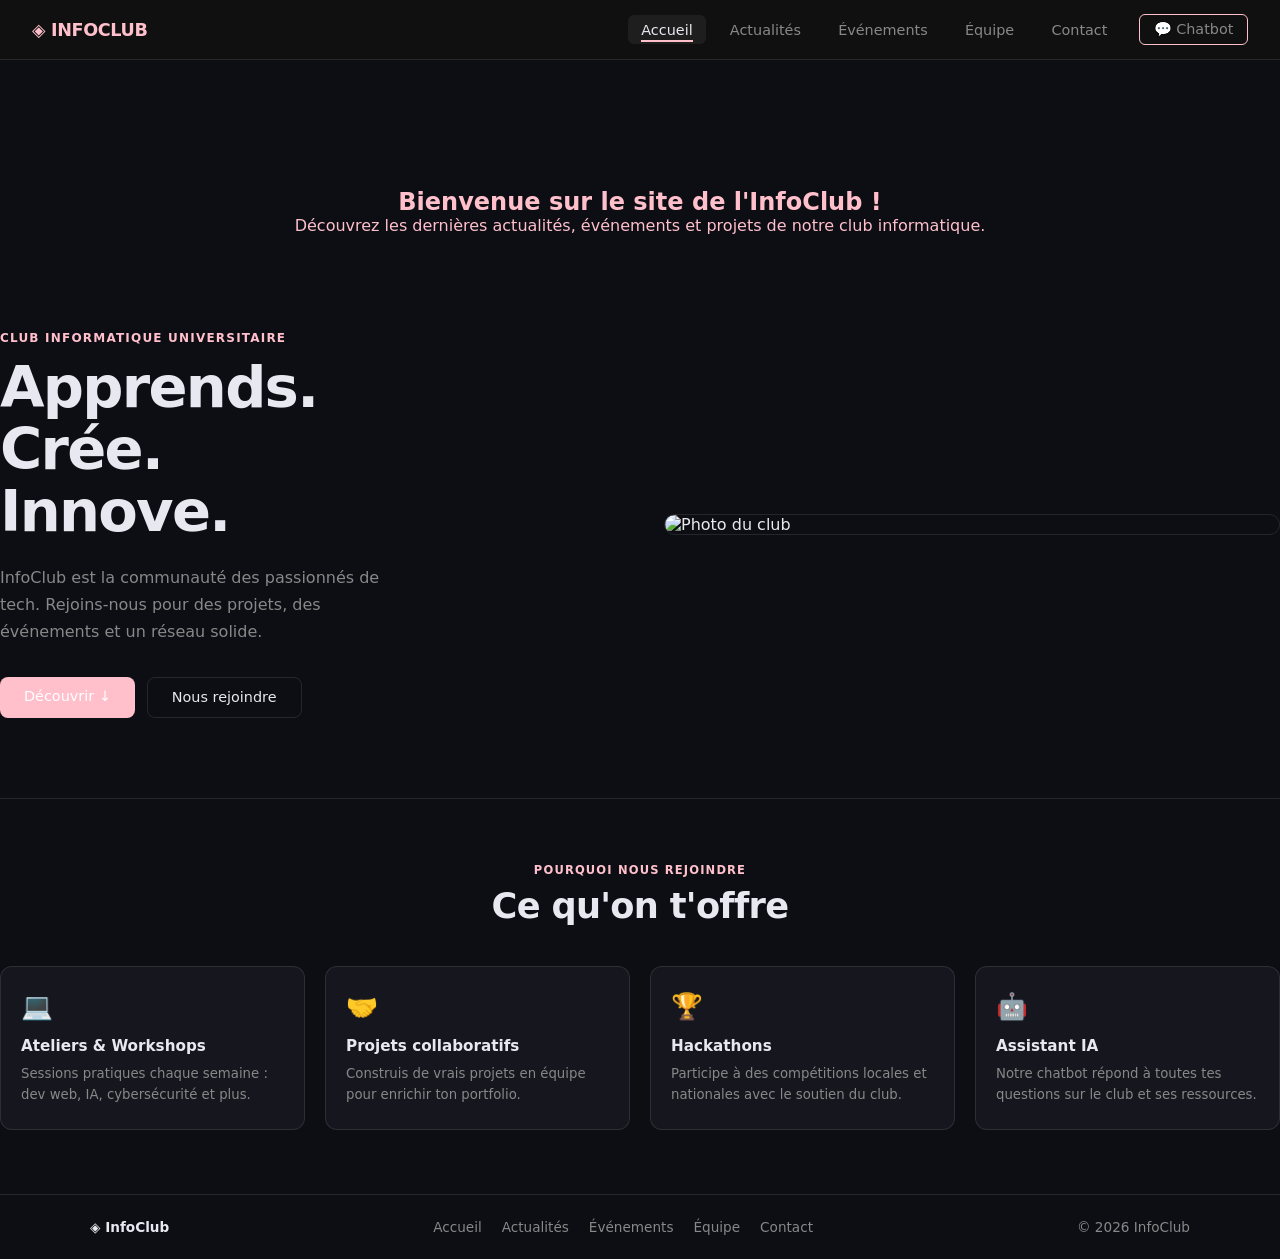
==== frontend/index1.html @ 78b3fd5c "feat: frontend shell + homepage hero" ====
<!DOCTYPE html>
<html lang="fr">
<head>
  <meta charset="UTF-8" />
  <meta name="viewport" content="width=device-width, initial-scale=1.0" />
  <title>INFOCLUB</title>
  <link rel="stylesheet" href="css/shell.css" />
  <link rel="stylesheet" href="css/home.css" />
</head>
<body>

  <header class="navbar">
    <a href="index1.html" class="nav-brand">◈ INFOCLUB</a>

    <nav class="nav-links" id="nav-links">
      <a href="index1.html">Accueil</a>
      <a href="blog.html">Actualités</a>
      <a href="events.html">Événements</a>
      <a href="team.html">Équipe</a>
      <a href="contact.html">Contact</a>
      <a href="#" class="nav-chatbot" id="open-chatbot">💬 Chatbot</a>
    </nav>

    <button class="hamburger" id="hamburger">☰</button>
  </header>

  <main>
      <section class="content">
        <h1>Bienvenue sur le site de l'InfoClub !</h1>
        <p>Découvrez les dernières actualités, événements et projets de notre club informatique.</p>
      </section>
      <!-- HERO -->
<section class="hero" id="hero">
  <div class="hero-text">
    <p class="hero-tag">Club Informatique Universitaire</p>
    <h1>Apprends.<br>Crée.<br>Innove.</h1>
    <p class="hero-sub">
      InfoClub est la communauté des passionnés de tech.
      Rejoins-nous pour des projets, des événements et un réseau solide.
    </p>
    <div class="hero-btns">
      <a href="#features" class="btn btn-primary">Découvrir ↓</a>
      <a href="contact.html" class="btn btn-outline">Nous rejoindre</a>
    </div>
  </div>

  <div class="hero-img">
    <!-- ⚠️ Remplace par ta vraie photo : src="assets/photo-club.jpg" -->
    <img src="https://placehold.co/560x400/16161f/6c63ff?text=Photo+du+Club" alt="Photo du club" />
  </div>
</section>

<!-- FEATURES -->
<section class="features" id="features">
  <div class="section-header">
    <p class="section-tag">Pourquoi nous rejoindre</p>
    <h2>Ce qu'on t'offre</h2>
  </div>
  <div class="features-grid">
    <div class="feature-card">
      <div class="feature-icon">💻</div>
      <h3>Ateliers & Workshops</h3>
      <p>Sessions pratiques chaque semaine : dev web, IA, cybersécurité et plus.</p>
    </div>
    <div class="feature-card">
      <div class="feature-icon">🤝</div>
      <h3>Projets collaboratifs</h3>
      <p>Construis de vrais projets en équipe pour enrichir ton portfolio.</p>
    </div>
    <div class="feature-card">
      <div class="feature-icon">🏆</div>
      <h3>Hackathons</h3>
      <p>Participe à des compétitions locales et nationales avec le soutien du club.</p>
    </div>
    <div class="feature-card">
      <div class="feature-icon">🤖</div>
      <h3>Assistant IA</h3>
      <p>Notre chatbot répond à toutes tes questions sur le club et ses ressources.</p>
    </div>
  </div>
</section>
  </main>

  <footer class="footer">
    <div class="footer-inner">
      <span class="footer-brand">◈ InfoClub</span>
      <nav class="footer-links">
        <a href="index1.html">Accueil</a>
        <a href="blog.html">Actualités</a>
        <a href="events.html">Événements</a>
        <a href="team.html">Équipe</a>
        <a href="contact.html">Contact</a>
      </nav>
      <span class="footer-copy">© <span id="footer-year"></span> InfoClub</span>
    </div>
  </footer>

  <script src="js/shell.js"></script>
</body>
</html>
---- frontend/css/shell.css ----
/* ===== VARIABLES ===== */
:root {
  --bg: #0d0d14;
  --surface: #16161f;
  --border: rgba(255,255,255,0.1);
  --text: #e8e8f0;
  --muted: #888;
  --accent: pink;
  --nav-h: 60px;
}

* { margin: 0; padding: 0; box-sizing: border-box; }

body {
  background: var(--bg);
  color: var(--text);
  font-family: system-ui, sans-serif;
  min-height: 100vh;
  display: flex;
  flex-direction: column;
}

main {
  margin-top: var(--nav-h);
  flex: 1;
}
.content {
  max-width: 1100px;
  margin: 2rem auto;
  padding: 0 1rem;
  text-align: center;
  margin-top: 10%;
  color: pink;
}

/* ===== NAVBAR ===== */
.navbar {
  position: fixed;
  top: 0; left: 0; right: 0;
  height: var(--nav-h);
  background: rgb(16, 16, 16);
  backdrop-filter: blur(10px);
  border-bottom: 1px solid var(--border);
  display: flex;
  align-items: center;
  justify-content: space-between;
  padding: 0 2rem;
  z-index: 100;
}

.nav-brand {
  font-weight: 700;
  font-size: 1.1rem;
  color: pink;
  text-decoration: none;
  letter-spacing: -0.02em;
}

.nav-links {
  display: flex;
  gap: 10px;
  align-items: center;
}

.nav-links a {
  color: var(--muted);
  text-decoration: none;
  padding: 0.4rem 0.85rem;
  border-radius: 6px;
  font-size: 0.9rem;
  transition: color 0.2s, background 0.2s;
}

.nav-links a:hover,
.nav-links a.active {
  color: var(--text);
  background: rgba(255,255,255,0.06);
}

/* Hover underline */
.nav-links a {
  position: relative;
}
.nav-links a::after {
  content: '';
  position: absolute;
  bottom: 2px; left: 0.85rem; right: 0.85rem;
  height: 1.5px;
  background: var(--accent);
  transform: scaleX(0);
  transition: transform 0.2s;
}
.nav-links a:hover::after,
.nav-links a.active::after {
  transform: scaleX(1);
}

.nav-chatbot {
  color: pink ;
  border: 1px solid pink ;
  margin-left: 0.5rem;
}
.nav-chatbot:hover {
  background: rgba(0,229,160,0.1) ;
}

/* Hamburger */
.hamburger {
  display: none;
  background: none;
  border: none;
  color: var(--text);
  font-size: 1.4rem;
  cursor: pointer;
}

/* ===== FOOTER ===== */
.footer {
  border-top: 1px solid var(--border);
  padding: 1.5rem 2rem;
  font-size: 0.85rem;
  color: var(--muted);
}

.footer-inner {
  max-width: 1100px;
  margin: 0 auto;
  display: flex;
  align-items: center;
  justify-content: space-between;
  flex-wrap: wrap;
  gap: 1rem;
}

.footer-brand { font-weight: 700; color: var(--text); }

.footer-links { display: flex; gap: 1.25rem; }
.footer-links a {
  color: var(--muted);
  text-decoration: none;
  transition: color 0.2s;
}
.footer-links a:hover { color: var(--text); }

/* ===== MOBILE ===== */
@media (max-width: 700px) {
  .hamburger { display: block; }

  .nav-links {
    display: none;
    position: absolute;
    top: var(--nav-h);
    left: 0; right: 0;
    flex-direction: column;
    background: var(--surface);
    border-bottom: 1px solid var(--border);
    padding: 1rem;
    gap: 0.25rem;
  }
  .nav-links.open { display: flex; }
  .nav-links a { padding: 0.7rem 1rem; }

  .footer-inner { flex-direction: column; text-align: center; }
  .footer-links { flex-wrap: wrap; justify-content: center; }
}
---- frontend/css/home.css ----
/* ── SHARED BUTTONS ── */
.btn {
  display: inline-block;
  padding: .7rem 1.5rem;
  border-radius: 8px;
  font-size: .9rem;
  font-weight: 500;
  text-decoration: none;
  transition: opacity .2s, transform .2s;
  cursor: pointer;
}
.btn:hover { opacity: .85; transform: translateY(-2px); }
.btn-primary  { background: var(--accent); color: #fff; }
.btn-outline  { border: 1px solid var(--border); color: var(--text); }

/* ── HERO ── */
.hero {
  display: grid;
  grid-template-columns: 1fr 1fr;
  align-items: center;
  gap: 3rem;
  padding: 4rem 0 5rem;
}

/* left side */
.hero-tag {
  font-size: .75rem;
  font-weight: 600;
  letter-spacing: .1em;
  text-transform: uppercase;
  color: var(--accent);
  margin-bottom: .75rem;
}

.hero-text h1 {
  font-size: clamp(2.2rem, 4.5vw, 3.8rem);
  font-weight: 800;
  line-height: 1.08;
  letter-spacing: -.03em;
  margin-bottom: 1.25rem;
}

.hero-sub {
  color: var(--muted);
  font-size: 1rem;
  line-height: 1.7;
  max-width: 420px;
  margin-bottom: 2rem;
}

.hero-btns { display: flex; gap: .75rem; flex-wrap: wrap; }

/* right side — image */
.hero-img img {
  width: 100%;
  border-radius: 14px;
  border: 1px solid var(--border);
  display: block;
  /* dynamic scaling on load */
  animation: imgReveal .7s ease both;
}

@keyframes imgReveal {
  from { opacity: 0; transform: scale(1.04); }
  to   { opacity: 1; transform: scale(1); }
}

/* ── FEATURES ── */
.features {
  padding: 4rem 0;
  border-top: 1px solid var(--border);
  /* anchor offset for fixed navbar */
  scroll-margin-top: var(--nav-h);
}

.section-header {
  text-align: center;
  margin-bottom: 2.5rem;
}

.section-tag {
  font-size: .72rem;
  font-weight: 600;
  letter-spacing: .1em;
  text-transform: uppercase;
  color: var(--accent);
  display: block;
  margin-bottom: .5rem;
}

.section-header h2 {
  font-size: clamp(1.6rem, 3vw, 2.2rem);
  font-weight: 800;
  letter-spacing: -.02em;
}

.features-grid {
  display: grid;
  grid-template-columns: repeat(4, 1fr);
  gap: 1.25rem;
}

.feature-card {
  background: var(--surface);
  border: 1px solid var(--border);
  border-radius: 12px;
  padding: 1.5rem 1.25rem;
  transition: border-color .2s, transform .2s;
}

.feature-card:hover {
  border-color: rgba(108,99,255,.4);
  transform: translateY(-3px);
}

.feature-icon {
  font-size: 1.6rem;
  margin-bottom: 1rem;
}

.feature-card h3 {
  font-size: .95rem;
  font-weight: 700;
  margin-bottom: .5rem;
}

.feature-card p {
  font-size: .83rem;
  color: var(--muted);
  line-height: 1.6;
}

/* ── RESPONSIVE ── */
@media (max-width: 860px) {
  .hero { grid-template-columns: 1fr; text-align: center; }
  .hero-sub { margin-inline: auto; }
  .hero-btns { justify-content: center; }
  .hero-img { max-width: 480px; margin: 0 auto; }
  .features-grid { grid-template-columns: 1fr 1fr; }
}

@media (max-width: 500px) {
  .features-grid { grid-template-columns: 1fr; }
}
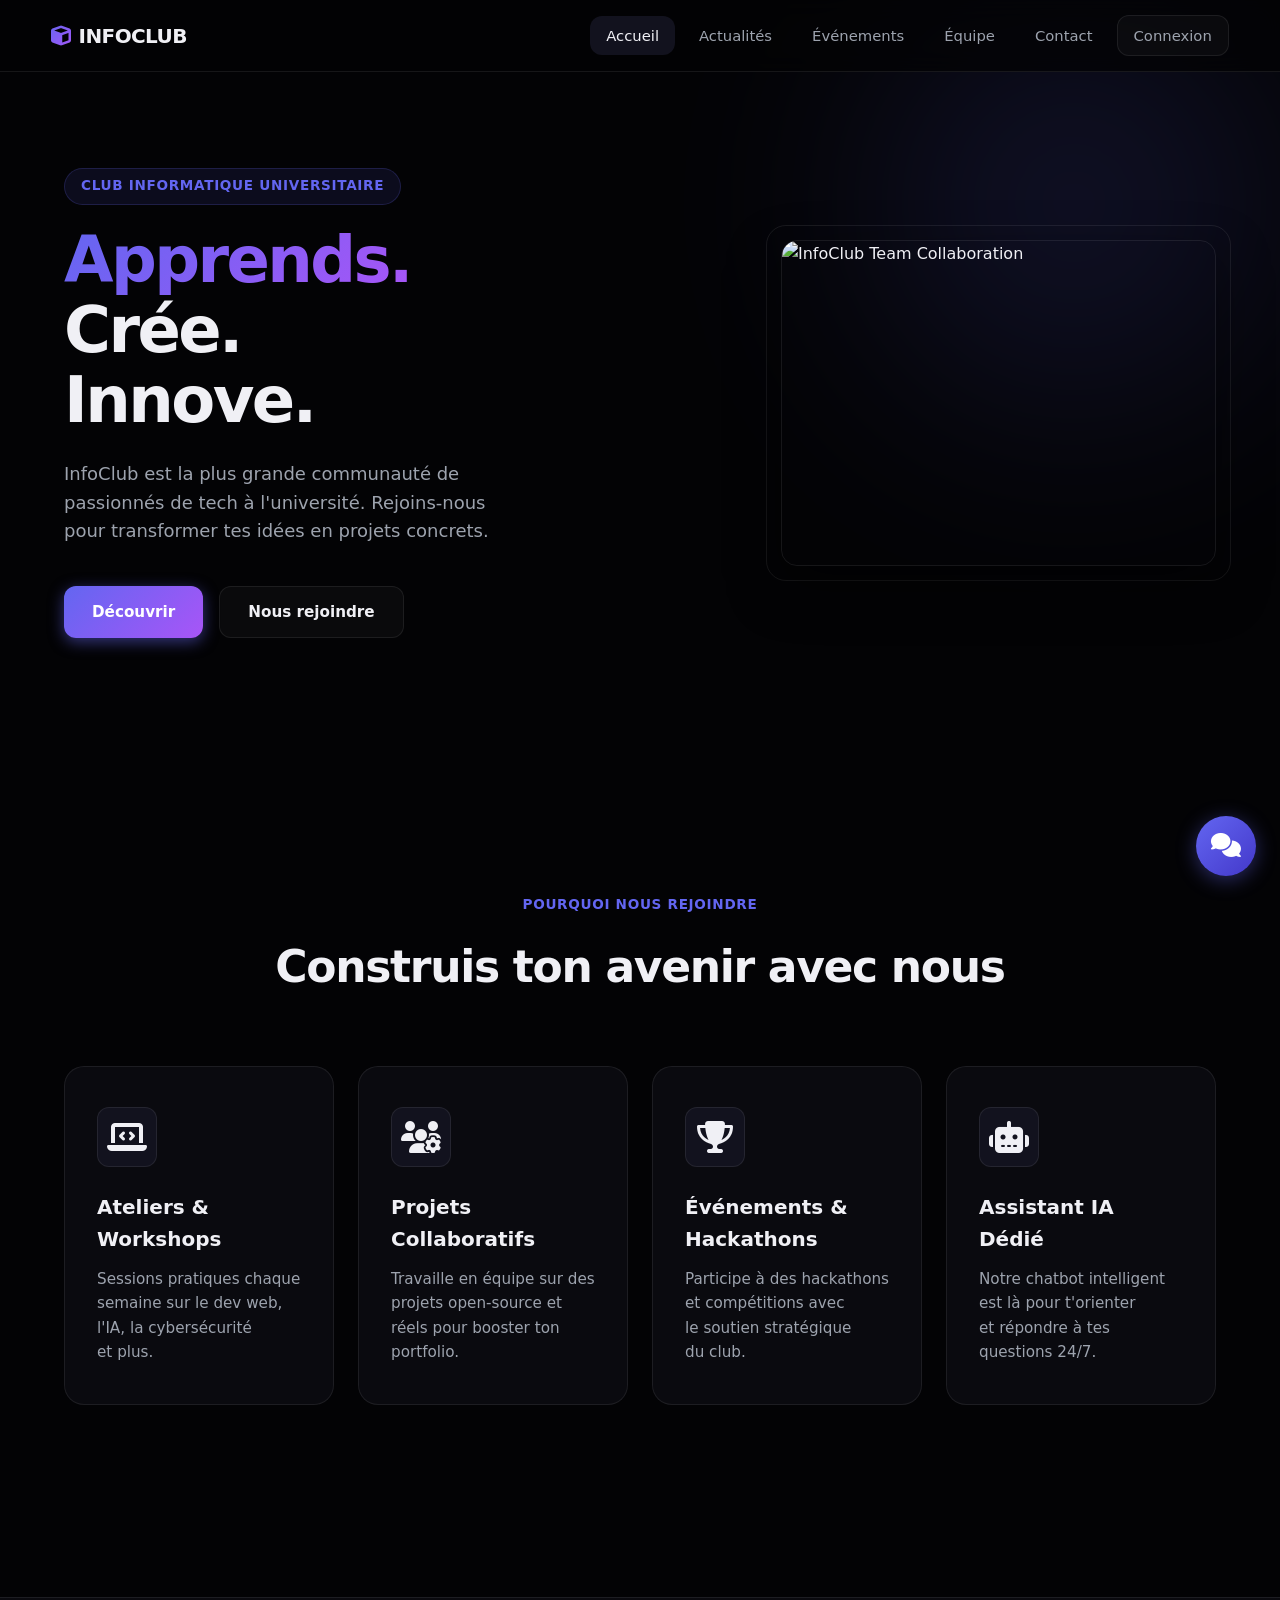
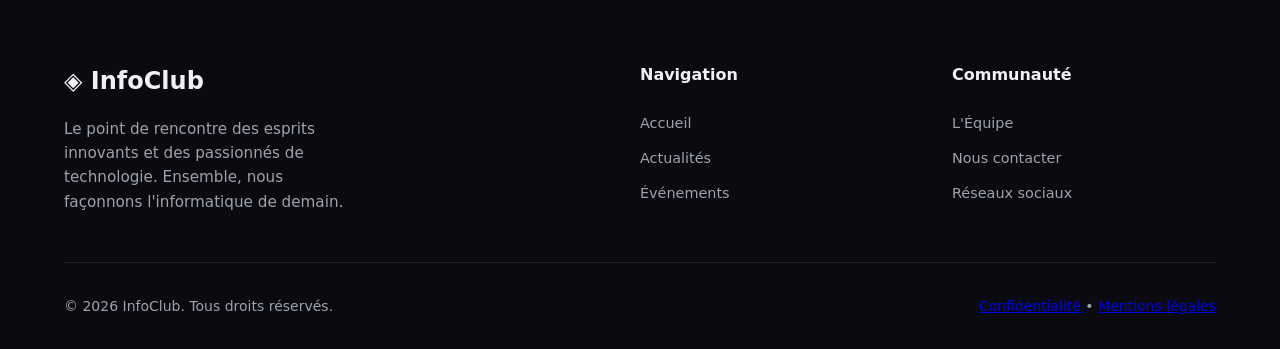
==== commit f80b9303: "Add frontend homepage; remove backend submodule Add frontend/index1.html implementing the InfoClub l" ====
--- a/frontend/index1.html
+++ b/frontend/index1.html
@@ -1,100 +1,157 @@
 <!DOCTYPE html>
 <html lang="fr">
+
 <head>
   <meta charset="UTF-8" />
   <meta name="viewport" content="width=device-width, initial-scale=1.0" />
   <title>INFOCLUB</title>
   <link rel="stylesheet" href="css/shell.css" />
   <link rel="stylesheet" href="css/home.css" />
+  <link rel="stylesheet" href="css/chatbot.css" />
+  <link rel="stylesheet" href="https://cdnjs.cloudflare.com/ajax/libs/font-awesome/6.4.0/css/all.min.css" />
 </head>
+
 <body>
 
   <header class="navbar">
-    <a href="index1.html" class="nav-brand">◈ INFOCLUB</a>
+    <a href="index1.html" class="nav-brand"><span><i class="fas fa-cube"></i></span> INFOCLUB</a>
 
     <nav class="nav-links" id="nav-links">
-      <a href="index1.html">Accueil</a>
+      <a href="index1.html" class="active">Accueil</a>
       <a href="blog.html">Actualités</a>
       <a href="events.html">Événements</a>
       <a href="team.html">Équipe</a>
       <a href="contact.html">Contact</a>
-      <a href="#" class="nav-chatbot" id="open-chatbot">💬 Chatbot</a>
+      <div id="auth-links" style="display: flex; gap: 0.5rem; align-items: center;">
+        <a href="login.html" class="btn btn-outline" id="login-link">Connexion</a>
+      </div>
     </nav>
 
     <button class="hamburger" id="hamburger">☰</button>
   </header>
 
   <main>
-      <section class="content">
-        <h1>Bienvenue sur le site de l'InfoClub !</h1>
-        <p>Découvrez les dernières actualités, événements et projets de notre club informatique.</p>
+    <div class="max-width">
+      <!-- HERO -->
+      <section class="hero" id="hero">
+        <div class="hero-text">
+          <p class="hero-tag">Club Informatique Universitaire</p>
+          <h1><span>Apprends.</span><br>Crée.<br>Innove.</h1>
+          <p class="hero-sub">
+            InfoClub est la plus grande communauté de passionnés de tech à l'université.
+            Rejoins-nous pour transformer tes idées en projets concrets.
+          </p>
+          <div class="hero-btns">
+            <a href="#features" class="btn btn-primary">Découvrir</a>
+            <a href="contact.html" class="btn btn-outline">Nous rejoindre</a>
+          </div>
+        </div>
+
+        <div class="hero-img">
+          <img src="https://images.unsplash.com/photo-1517245386807-bb43f82c33c4?auto=format&fit=crop&w=800&q=80"
+            alt="InfoClub Team Collaboration" />
+        </div>
       </section>
-      <!-- HERO -->
-<section class="hero" id="hero">
-  <div class="hero-text">
-    <p class="hero-tag">Club Informatique Universitaire</p>
-    <h1>Apprends.<br>Crée.<br>Innove.</h1>
-    <p class="hero-sub">
-      InfoClub est la communauté des passionnés de tech.
-      Rejoins-nous pour des projets, des événements et un réseau solide.
-    </p>
-    <div class="hero-btns">
-      <a href="#features" class="btn btn-primary">Découvrir ↓</a>
-      <a href="contact.html" class="btn btn-outline">Nous rejoindre</a>
+
+      <!-- FEATURES -->
+      <section class="features" id="features">
+        <div class="section-header">
+          <p class="section-tag">Pourquoi nous rejoindre</p>
+          <h2>Construis ton avenir avec nous</h2>
+        </div>
+        <div class="features-grid">
+          <div class="feature-card">
+            <div class="feature-icon"><i class="fas fa-laptop-code"></i></div>
+            <h3>Ateliers & Workshops</h3>
+            <p>Sessions pratiques chaque semaine sur le dev web, l'IA, la cybersécurité et plus.</p>
+          </div>
+          <div class="feature-card">
+            <div class="feature-icon"><i class="fas fa-users-cog"></i></div>
+            <h3>Projets Collaboratifs</h3>
+            <p>Travaille en équipe sur des projets open-source et réels pour booster ton portfolio.</p>
+          </div>
+          <div class="feature-card">
+            <div class="feature-icon"><i class="fas fa-trophy"></i></div>
+            <h3>Événements & Hackathons</h3>
+            <p>Participe à des hackathons et compétitions avec le soutien stratégique du club.</p>
+          </div>
+          <div class="feature-card">
+            <div class="feature-icon"><i class="fas fa-robot"></i></div>
+            <h3>Assistant IA Dédié</h3>
+            <p>Notre chatbot intelligent est là pour t'orienter et répondre à tes questions 24/7.</p>
+          </div>
+        </div>
+      </section>
+    </div>
+  </main>
+
+  <footer class="footer">
+    <div class="max-width">
+      <div class="footer-inner">
+        <div class="footer-column">
+          <span class="footer-brand">◈ InfoClub</span>
+          <p class="footer-desc">
+            Le point de rencontre des esprits innovants et des passionnés de technologie.
+            Ensemble, nous façonnons l'informatique de demain.
+          </p>
+        </div>
+        <div class="footer-column">
+          <h4>Navigation</h4>
+          <nav class="footer-links">
+            <a href="index1.html">Accueil</a>
+            <a href="blog.html">Actualités</a>
+            <a href="events.html">Événements</a>
+          </nav>
+        </div>
+        <div class="footer-column">
+          <h4>Communauté</h4>
+          <nav class="footer-links">
+            <a href="team.html">L'Équipe</a>
+            <a href="contact.html">Nous contacter</a>
+            <a href="#">Réseaux sociaux</a>
+          </nav>
+        </div>
+      </div>
+      <div class="footer-bottom">
+        <span class="footer-copy">© <span id="footer-year">2024</span> InfoClub. Tous droits réservés.</span>
+        <div class="footer-legal">
+          <a href="#">Confidentialité</a> • <a href="#">Mentions légales</a>
+        </div>
+      </div>
+    </div>
+  </footer>
+
+  <!-- CHATBOT WIDGET -->
+  <button class="chatbot-trigger" id="chatbot-trigger">
+    <span class="chat-icon"><i class="fas fa-comments"></i></span>
+    <span class="close-icon"><i class="fas fa-times"></i></span>
+  </button>
+
+  <div class="chatbot-popup" id="chatbot-popup">
+    <div class="chat-header">
+      <div class="header-text">
+        <h3>InfoClub AI</h3>
+        <p>En ligne • Assistant intelligent</p>
+      </div>
+    </div>
+    <div class="chat-messages" id="chat-messages">
+      <!-- Messages appear here -->
+    </div>
+    <div class="chat-input-area">
+      <input type="text" class="chat-input" id="chat-input" placeholder="Posez une question..." autocomplete="off">
+      <button class="chat-send" id="chat-send">
+        <svg viewBox="0 0 24 24" width="20" height="20" fill="currentColor">
+          <path d="M2.01 21L23 12 2.01 3 2 10l15 2-15 2z"></path>
+        </svg>
+      </button>
     </div>
   </div>
 
-  <div class="hero-img">
-    <!-- ⚠️ Remplace par ta vraie photo : src="assets/photo-club.jpg" -->
-    <img src="https://placehold.co/560x400/16161f/6c63ff?text=Photo+du+Club" alt="Photo du club" />
-  </div>
-</section>
+  <script src="https://cdn.jsdelivr.net/npm/marked/marked.min.js"></script>
+  <script src="https://cdn.jsdelivr.net/npm/dompurify@3.0.6/dist/purify.min.js"></script>
+  <script src="js/api.js"></script>
+  <script src="js/shell.js"></script>
+  <script src="js/chatbot.js"></script>
+</body>
 
-<!-- FEATURES -->
-<section class="features" id="features">
-  <div class="section-header">
-    <p class="section-tag">Pourquoi nous rejoindre</p>
-    <h2>Ce qu'on t'offre</h2>
-  </div>
-  <div class="features-grid">
-    <div class="feature-card">
-      <div class="feature-icon">💻</div>
-      <h3>Ateliers & Workshops</h3>
-      <p>Sessions pratiques chaque semaine : dev web, IA, cybersécurité et plus.</p>
-    </div>
-    <div class="feature-card">
-      <div class="feature-icon">🤝</div>
-      <h3>Projets collaboratifs</h3>
-      <p>Construis de vrais projets en équipe pour enrichir ton portfolio.</p>
-    </div>
-    <div class="feature-card">
-      <div class="feature-icon">🏆</div>
-      <h3>Hackathons</h3>
-      <p>Participe à des compétitions locales et nationales avec le soutien du club.</p>
-    </div>
-    <div class="feature-card">
-      <div class="feature-icon">🤖</div>
-      <h3>Assistant IA</h3>
-      <p>Notre chatbot répond à toutes tes questions sur le club et ses ressources.</p>
-    </div>
-  </div>
-</section>
-  </main>
-
-  <footer class="footer">
-    <div class="footer-inner">
-      <span class="footer-brand">◈ InfoClub</span>
-      <nav class="footer-links">
-        <a href="index1.html">Accueil</a>
-        <a href="blog.html">Actualités</a>
-        <a href="events.html">Événements</a>
-        <a href="team.html">Équipe</a>
-        <a href="contact.html">Contact</a>
-      </nav>
-      <span class="footer-copy">© <span id="footer-year"></span> InfoClub</span>
-    </div>
-  </footer>
-
-  <script src="js/shell.js"></script>
-</body>
-</html>
+</html>
--- a/frontend/css/shell.css
+++ b/frontend/css/shell.css
@@ -1,165 +1,524 @@
 /* ===== VARIABLES ===== */
 :root {
-  --bg: #0d0d14;
-  --surface: #16161f;
-  --border: rgba(255,255,255,0.1);
-  --text: #e8e8f0;
-  --muted: #888;
-  --accent: pink;
-  --nav-h: 60px;
-}
-
-* { margin: 0; padding: 0; box-sizing: border-box; }
+  --bg: #030305;
+  --surface: #0a0a0f;
+  --surface-hover: #12121e;
+  --border: rgba(255, 255, 255, 0.08);
+  --text: #f0f0f5;
+  --muted: #9da3ae;
+  --accent: #6366f1;
+  /* Indigo */
+  --accent-glow: rgba(99, 102, 241, 0.5);
+  --accent-gradient: linear-gradient(135deg, #6366f1 0%, #a855f7 100%);
+  --nav-h: 72px;
+  --radius: 12px;
+}
+
+@import url('https://fonts.googleapis.com/css2?family=Plus+Jakarta+Sans:wght@400;500;600;700;800&display=swap');
+
+* {
+  margin: 0;
+  padding: 0;
+  box-sizing: border-box;
+}
+
+html {
+  scroll-behavior: smooth;
+}
 
 body {
   background: var(--bg);
   color: var(--text);
-  font-family: system-ui, sans-serif;
+  font-family: 'Plus Jakarta Sans', system-ui, -apple-system, sans-serif;
   min-height: 100vh;
   display: flex;
   flex-direction: column;
+  line-height: 1.6;
+  -webkit-font-smoothing: antialiased;
+  text-wrap: pretty;
 }
 
 main {
   margin-top: var(--nav-h);
   flex: 1;
 }
-.content {
-  max-width: 1100px;
-  margin: 2rem auto;
-  padding: 0 1rem;
-  text-align: center;
-  margin-top: 10%;
-  color: pink;
+
+.max-width {
+  max-width: 1200px;
+  margin: 0 auto;
+  padding: 0 1.5rem;
 }
 
 /* ===== NAVBAR ===== */
 .navbar {
   position: fixed;
-  top: 0; left: 0; right: 0;
+  top: 0;
+  left: 0;
+  right: 0;
   height: var(--nav-h);
-  background: rgb(16, 16, 16);
-  backdrop-filter: blur(10px);
+  background: rgba(3, 3, 5, 0.75);
+  backdrop-filter: blur(12px);
+  -webkit-backdrop-filter: blur(12px);
   border-bottom: 1px solid var(--border);
   display: flex;
   align-items: center;
   justify-content: space-between;
-  padding: 0 2rem;
-  z-index: 100;
+  padding: 0 4%;
+  z-index: 1000;
+  transition: all 0.3s ease;
 }
 
 .nav-brand {
-  font-weight: 700;
-  font-size: 1.1rem;
-  color: pink;
+  font-weight: 800;
+  font-size: 1.25rem;
+  color: var(--text);
   text-decoration: none;
-  letter-spacing: -0.02em;
+  letter-spacing: -0.03em;
+  display: flex;
+  align-items: center;
+  gap: 0.5rem;
+}
+
+.nav-brand span {
+  background: var(--accent-gradient);
+  -webkit-background-clip: text;
+  -webkit-text-fill-color: transparent;
+}
+
+.nav-brand-logo {
+  height: 50px;
+  width: auto;
+  object-fit: contain;
 }
 
 .nav-links {
   display: flex;
-  gap: 10px;
+  gap: 0.5rem;
   align-items: center;
 }
 
 .nav-links a {
   color: var(--muted);
   text-decoration: none;
-  padding: 0.4rem 0.85rem;
-  border-radius: 6px;
-  font-size: 0.9rem;
-  transition: color 0.2s, background 0.2s;
+  padding: 0.5rem 1rem;
+  border-radius: var(--radius);
+  font-size: 0.925rem;
+  font-weight: 500;
+  transition: all 0.2s cubic-bezier(0.4, 0, 0.2, 1);
 }
 
 .nav-links a:hover,
 .nav-links a.active {
   color: var(--text);
-  background: rgba(255,255,255,0.06);
-}
-
-/* Hover underline */
-.nav-links a {
-  position: relative;
-}
-.nav-links a::after {
-  content: '';
-  position: absolute;
-  bottom: 2px; left: 0.85rem; right: 0.85rem;
-  height: 1.5px;
-  background: var(--accent);
-  transform: scaleX(0);
-  transition: transform 0.2s;
-}
-.nav-links a:hover::after,
-.nav-links a.active::after {
-  transform: scaleX(1);
+  background: var(--surface-hover);
 }
 
 .nav-chatbot {
-  color: pink ;
-  border: 1px solid pink ;
-  margin-left: 0.5rem;
-}
+  background: var(--accent-gradient);
+  color: #fff !important;
+  font-weight: 600 !important;
+  margin-left: 1rem;
+  box-shadow: 0 4px 15px var(--accent-glow);
+}
+
 .nav-chatbot:hover {
-  background: rgba(0,229,160,0.1) ;
+  transform: translateY(-2px);
+  box-shadow: 0 6px 20px var(--accent-glow);
+  background: var(--accent-gradient) !important;
 }
 
 /* Hamburger */
 .hamburger {
   display: none;
-  background: none;
-  border: none;
-  color: var(--text);
-  font-size: 1.4rem;
+  background: var(--surface);
+  border: 1px solid var(--border);
+  color: var(--text);
+  padding: 0.5rem;
+  border-radius: 8px;
   cursor: pointer;
+  transition: all 0.2s;
+}
+
+.hamburger:hover {
+  background: var(--surface-hover);
 }
 
 /* ===== FOOTER ===== */
 .footer {
+  background: var(--surface);
   border-top: 1px solid var(--border);
-  padding: 1.5rem 2rem;
-  font-size: 0.85rem;
-  color: var(--muted);
+  padding: 4rem 2rem 2rem;
+  margin-top: 4rem;
 }
 
 .footer-inner {
-  max-width: 1100px;
+  max-width: 1200px;
   margin: 0 auto;
-  display: flex;
-  align-items: center;
-  justify-content: space-between;
-  flex-wrap: wrap;
-  gap: 1rem;
-}
-
-.footer-brand { font-weight: 700; color: var(--text); }
-
-.footer-links { display: flex; gap: 1.25rem; }
+  display: grid;
+  grid-template-columns: 2fr 1fr 1fr;
+  gap: 3rem;
+  margin-bottom: 3rem;
+}
+
+.footer-brand {
+  font-weight: 800;
+  color: var(--text);
+  font-size: 1.5rem;
+  display: block;
+  margin-bottom: 1rem;
+}
+
+.footer-desc {
+  color: var(--muted);
+  font-size: 0.95rem;
+  max-width: 300px;
+}
+
+.footer-column h4 {
+  margin-bottom: 1.5rem;
+  font-size: 1rem;
+  font-weight: 700;
+}
+
+.footer-links {
+  display: flex;
+  flex-direction: column;
+  gap: 0.75rem;
+}
+
 .footer-links a {
   color: var(--muted);
   text-decoration: none;
   transition: color 0.2s;
-}
-.footer-links a:hover { color: var(--text); }
+  font-size: 0.9rem;
+}
+
+.footer-links a:hover {
+  color: var(--accent);
+}
+
+.footer-bottom {
+  border-top: 1px solid var(--border);
+  padding-top: 2rem;
+  display: flex;
+  justify-content: space-between;
+  align-items: center;
+  font-size: 0.875rem;
+  color: var(--muted);
+}
 
 /* ===== MOBILE ===== */
-@media (max-width: 700px) {
-  .hamburger { display: block; }
+@media (max-width: 768px) {
+  .hamburger {
+    display: block;
+  }
 
   .nav-links {
     display: none;
     position: absolute;
-    top: var(--nav-h);
-    left: 0; right: 0;
+    top: calc(var(--nav-h) + 1rem);
+    left: 1rem;
+    right: 1rem;
     flex-direction: column;
     background: var(--surface);
-    border-bottom: 1px solid var(--border);
+    border: 1px solid var(--border);
     padding: 1rem;
-    gap: 0.25rem;
-  }
-  .nav-links.open { display: flex; }
-  .nav-links a { padding: 0.7rem 1rem; }
-
-  .footer-inner { flex-direction: column; text-align: center; }
-  .footer-links { flex-wrap: wrap; justify-content: center; }
-}
+    gap: 0.5rem;
+    border-radius: var(--radius);
+    box-shadow: 0 10px 30px rgba(0, 0, 0, 0.5);
+  }
+
+  .nav-links.open {
+    display: flex;
+  }
+
+  .nav-links a {
+    width: 100%;
+    padding: 0.8rem 1rem;
+  }
+
+  .footer-inner {
+    grid-template-columns: 1fr;
+    text-align: center;
+    gap: 2rem;
+  }
+
+  .footer-desc {
+    margin: 0 auto;
+  }
+
+  .footer-bottom {
+    flex-direction: column;
+    gap: 1rem;
+    text-align: center;
+  }
+}
+
+
+/* ===== AUTH & FORMS ===== */
+.auth-container {
+  max-width: 450px;
+  margin: 4rem auto;
+  padding: 2.5rem;
+  background: var(--surface);
+  border: 1px solid var(--border);
+  border-radius: calc(var(--radius) * 1.5);
+  box-shadow: 0 10px 40px rgba(0, 0, 0, 0.3);
+}
+
+.auth-header {
+  text-align: center;
+  margin-bottom: 2rem;
+}
+
+.auth-header h2 {
+  font-size: 1.75rem;
+  font-weight: 800;
+  margin-bottom: 0.5rem;
+  background: var(--accent-gradient);
+  -webkit-background-clip: text;
+  -webkit-text-fill-color: transparent;
+  text-wrap: balance;
+}
+
+.auth-header p {
+  color: var(--muted);
+  font-size: 0.95rem;
+}
+
+.form-group {
+  margin-bottom: 1.5rem;
+}
+
+.form-group label {
+  display: block;
+  margin-bottom: 0.5rem;
+  font-size: 0.875rem;
+  font-weight: 600;
+  color: var(--text);
+}
+
+.form-control {
+  width: 100%;
+  padding: 0.8rem 1rem;
+  background: rgba(255, 255, 255, 0.03);
+  border: 1px solid var(--border);
+  border-radius: var(--radius);
+  color: var(--text);
+  font-family: inherit;
+  transition: all 0.2s;
+}
+
+.form-control:focus {
+  outline: none;
+  border-color: var(--accent);
+  background: rgba(255, 255, 255, 0.05);
+  box-shadow: 0 0 0 4px rgba(99, 102, 241, 0.1);
+}
+
+/* Ensure select options are visible on all browsers */
+select.form-control option {
+  background-color: #0a0a0f;
+  /* Match var(--surface) */
+  color: #ffffff;
+  padding: 10px;
+}
+
+.btn {
+  display: inline-flex;
+  align-items: center;
+  justify-content: center;
+  gap: 0.5rem;
+  padding: 0.8rem 1.5rem;
+  border-radius: var(--radius);
+  font-weight: 600;
+  cursor: pointer;
+  transition: all 0.2s;
+  text-decoration: none;
+  border: none;
+  font-family: inherit;
+}
+
+.btn-primary {
+  background: var(--accent-gradient);
+  color: white;
+}
+
+.auth-container .btn-primary {
+  width: 100%;
+}
+
+.btn-primary:hover {
+  transform: translateY(-2px);
+  box-shadow: 0 8px 20px var(--accent-glow);
+}
+
+.btn-outline {
+  background: transparent;
+  border: 1px solid var(--border);
+  color: var(--text);
+}
+
+.btn-outline:hover {
+  background: var(--surface-hover);
+  border-color: var(--muted);
+}
+
+/* ===== DASHBOARD & ADMIN ===== */
+.admin-grid {
+  display: grid;
+  grid-template-columns: 280px 1fr;
+  gap: 2rem;
+  min-height: calc(100vh - var(--nav-h) - 4rem);
+}
+
+.admin-sidebar {
+  background: var(--surface);
+  border: 1px solid var(--border);
+  border-radius: var(--radius);
+  padding: 1.5rem;
+  height: fit-content;
+  position: sticky;
+  top: calc(var(--nav-h) + 2rem);
+}
+
+.admin-nav {
+  display: flex;
+  flex-direction: column;
+  gap: 0.5rem;
+}
+
+.admin-nav-item {
+  display: flex;
+  align-items: center;
+  gap: 0.75rem;
+  padding: 0.75rem 1rem;
+  border-radius: var(--radius);
+  color: var(--muted);
+  text-decoration: none;
+  font-weight: 500;
+  transition: all 0.2s;
+  cursor: pointer;
+}
+
+.admin-nav-item:hover,
+.admin-nav-item.active {
+  background: var(--surface-hover);
+  color: var(--text);
+}
+
+.admin-nav-item i {
+  width: 20px;
+  text-align: center;
+}
+
+.admin-content {
+  display: flex;
+  flex-direction: column;
+  gap: 2rem;
+}
+
+.card {
+  background: var(--surface);
+  border: 1px solid var(--border);
+  border-radius: var(--radius);
+  padding: 1.5rem;
+}
+
+.table-container {
+  overflow-x: auto;
+}
+
+table {
+  width: 100%;
+  border-collapse: collapse;
+  margin-top: 1rem;
+}
+
+th {
+  text-align: left;
+  padding: 1rem;
+  font-size: 0.8rem;
+  text-transform: uppercase;
+  letter-spacing: 0.05em;
+  color: var(--muted);
+  border-bottom: 2px solid var(--border);
+}
+
+td {
+  padding: 1rem;
+  border-bottom: 1px solid var(--border);
+  vertical-align: middle;
+}
+
+.badge {
+  padding: 0.25rem 0.6rem;
+  border-radius: 20px;
+  font-size: 0.75rem;
+  font-weight: 600;
+}
+
+.badge-pending {
+  background: rgba(245, 158, 11, 0.15);
+  color: #f59e0b;
+}
+
+.badge-active {
+  background: rgba(16, 185, 129, 0.15);
+  color: #10b981;
+}
+
+.badge-inactive {
+  background: rgba(239, 68, 68, 0.15);
+  color: #ef4444;
+}
+
+/* Modal */
+.modal {
+  display: none;
+  position: fixed;
+  top: 0;
+  left: 0;
+  width: 100%;
+  height: 100%;
+  background: rgba(0, 0, 0, 0.8);
+  backdrop-filter: blur(4px);
+  z-index: 2000;
+  align-items: center;
+  justify-content: center;
+}
+
+.modal.active {
+  display: flex;
+}
+
+.modal-content {
+  background: var(--surface);
+  border: 1px solid var(--border);
+  border-radius: var(--radius);
+  padding: 2.5rem;
+  width: 100%;
+  max-width: 600px;
+  position: relative;
+}
+
+.modal-close {
+  position: absolute;
+  top: 1rem;
+  right: 1rem;
+  background: transparent;
+  border: none;
+  color: var(--muted);
+  font-size: 1.5rem;
+  cursor: pointer;
+}
+
+@media (max-width: 992px) {
+  .admin-grid {
+    grid-template-columns: 1fr;
+  }
+
+  .admin-sidebar {
+    position: static;
+  }
+}
--- a/frontend/css/home.css
+++ b/frontend/css/home.css
@@ -1,144 +1,252 @@
 /* ── SHARED BUTTONS ── */
 .btn {
-  display: inline-block;
-  padding: .7rem 1.5rem;
-  border-radius: 8px;
-  font-size: .9rem;
-  font-weight: 500;
+  display: inline-flex;
+  align-items: center;
+  justify-content: center;
+  padding: 0.8rem 1.75rem;
+  border-radius: var(--radius);
+  font-size: 0.95rem;
+  font-weight: 600;
   text-decoration: none;
-  transition: opacity .2s, transform .2s;
+  transition: all 0.3s cubic-bezier(0.4, 0, 0.2, 1);
   cursor: pointer;
-}
-.btn:hover { opacity: .85; transform: translateY(-2px); }
-.btn-primary  { background: var(--accent); color: #fff; }
-.btn-outline  { border: 1px solid var(--border); color: var(--text); }
+  gap: 0.5rem;
+}
+
+.btn:hover { 
+  transform: translateY(-2px); 
+}
+
+.btn-primary { 
+  background: var(--accent-gradient); 
+  color: #fff; 
+  box-shadow: 0 4px 15px var(--accent-glow);
+}
+
+.btn-primary:hover {
+  box-shadow: 0 8px 25px var(--accent-glow);
+}
+
+.btn-outline { 
+  border: 1px solid var(--border); 
+  color: var(--text); 
+  background: rgba(255, 255, 255, 0.03);
+}
+
+.btn-outline:hover {
+  background: var(--surface-hover);
+  border-color: var(--muted);
+}
 
 /* ── HERO ── */
 .hero {
   display: grid;
-  grid-template-columns: 1fr 1fr;
+  grid-template-columns: 1.2fr 0.8fr;
   align-items: center;
-  gap: 3rem;
-  padding: 4rem 0 5rem;
+  gap: 4rem;
+  padding: 6rem 0 8rem;
+  position: relative;
+}
+
+.hero::before {
+  content: '';
+  position: absolute;
+  top: -10%;
+  right: -5%;
+  width: 400px;
+  height: 400px;
+  background: var(--accent-glow);
+  filter: blur(120px);
+  border-radius: 50%;
+  z-index: -1;
+  opacity: 0.3;
 }
 
 /* left side */
 .hero-tag {
-  font-size: .75rem;
-  font-weight: 600;
-  letter-spacing: .1em;
+  font-size: 0.85rem;
+  font-weight: 700;
+  letter-spacing: 0.05em;
   text-transform: uppercase;
   color: var(--accent);
-  margin-bottom: .75rem;
+  margin-bottom: 1.25rem;
+  display: inline-block;
+  padding: 0.4rem 1rem;
+  background: rgba(99, 102, 241, 0.1);
+  border-radius: 100px;
+  border: 1px solid rgba(99, 102, 241, 0.2);
 }
 
 .hero-text h1 {
-  font-size: clamp(2.2rem, 4.5vw, 3.8rem);
+  font-size: clamp(2.5rem, 5vw, 4.5rem);
   font-weight: 800;
-  line-height: 1.08;
-  letter-spacing: -.03em;
-  margin-bottom: 1.25rem;
+  line-height: 1.1;
+  letter-spacing: -0.04em;
+  margin-bottom: 1.5rem;
+  text-wrap: balance;
+}
+
+.hero-text h1 span {
+  background: var(--accent-gradient);
+  -webkit-background-clip: text;
+  -webkit-text-fill-color: transparent;
 }
 
 .hero-sub {
   color: var(--muted);
-  font-size: 1rem;
-  line-height: 1.7;
-  max-width: 420px;
-  margin-bottom: 2rem;
-}
-
-.hero-btns { display: flex; gap: .75rem; flex-wrap: wrap; }
+  font-size: 1.125rem;
+  line-height: 1.6;
+  max-width: 520px;
+  margin-bottom: 2.5rem;
+  text-wrap: balance;
+}
+
+.hero-btns { display: flex; gap: 1rem; flex-wrap: wrap; }
 
 /* right side — image */
+.hero-img {
+  position: relative;
+}
+
+.hero-img::after {
+  content: '';
+  position: absolute;
+  inset: -15px;
+  border: 1px solid var(--border);
+  border-radius: 20px;
+  z-index: -1;
+  pointer-events: none;
+}
+
 .hero-img img {
   width: 100%;
-  border-radius: 14px;
+  aspect-ratio: 4/3;
+  object-fit: cover;
+  border-radius: 16px;
   border: 1px solid var(--border);
   display: block;
-  /* dynamic scaling on load */
-  animation: imgReveal .7s ease both;
+  box-shadow: 0 20px 50px rgba(0,0,0,0.5);
+  animation: imgReveal 0.8s cubic-bezier(0.16, 1, 0.3, 1) both;
 }
 
 @keyframes imgReveal {
-  from { opacity: 0; transform: scale(1.04); }
-  to   { opacity: 1; transform: scale(1); }
+  from { opacity: 0; transform: translateY(20px) scale(0.98); }
+  to   { opacity: 1; transform: translateY(0) scale(1); }
 }
 
 /* ── FEATURES ── */
 .features {
-  padding: 4rem 0;
-  border-top: 1px solid var(--border);
-  /* anchor offset for fixed navbar */
+  padding: 8rem 0;
   scroll-margin-top: var(--nav-h);
 }
 
 .section-header {
   text-align: center;
-  margin-bottom: 2.5rem;
+  margin-bottom: 4rem;
 }
 
 .section-tag {
-  font-size: .72rem;
-  font-weight: 600;
-  letter-spacing: .1em;
+  font-size: 0.85rem;
+  font-weight: 700;
+  letter-spacing: 0.05em;
   text-transform: uppercase;
   color: var(--accent);
   display: block;
-  margin-bottom: .5rem;
+  margin-bottom: 1rem;
 }
 
 .section-header h2 {
-  font-size: clamp(1.6rem, 3vw, 2.2rem);
+  font-size: clamp(2rem, 4vw, 2.75rem);
   font-weight: 800;
-  letter-spacing: -.02em;
+  letter-spacing: -0.03em;
+  text-wrap: balance;
 }
 
 .features-grid {
   display: grid;
-  grid-template-columns: repeat(4, 1fr);
-  gap: 1.25rem;
+  grid-template-columns: repeat(auto-fit, minmax(250px, 1fr));
+  gap: 1.5rem;
 }
 
 .feature-card {
   background: var(--surface);
   border: 1px solid var(--border);
+  border-radius: 20px;
+  padding: 2.5rem 2rem;
+  transition: all 0.3s cubic-bezier(0.4, 0, 0.2, 1);
+  position: relative;
+  overflow: hidden;
+}
+
+.feature-card::before {
+  content: '';
+  position: absolute;
+  top: 0; left: 0; right: 0; height: 100%;
+  background: var(--accent-gradient);
+  opacity: 0;
+  transition: opacity 0.3s;
+  z-index: 0;
+}
+
+.feature-card:hover {
+  border-color: var(--accent);
+  transform: translateY(-8px);
+  box-shadow: 0 20px 40px rgba(0,0,0,0.4);
+}
+
+.feature-card > * {
+  position: relative;
+  z-index: 1;
+}
+
+.feature-icon {
+  font-size: 2rem;
+  width: 60px;
+  height: 60px;
+  background: var(--surface-hover);
   border-radius: 12px;
-  padding: 1.5rem 1.25rem;
-  transition: border-color .2s, transform .2s;
-}
-
-.feature-card:hover {
-  border-color: rgba(108,99,255,.4);
-  transform: translateY(-3px);
-}
-
-.feature-icon {
-  font-size: 1.6rem;
-  margin-bottom: 1rem;
+  display: flex;
+  align-items: center;
+  justify-content: center;
+  margin-bottom: 1.5rem;
+  border: 1px solid var(--border);
 }
 
 .feature-card h3 {
-  font-size: .95rem;
+  font-size: 1.25rem;
   font-weight: 700;
-  margin-bottom: .5rem;
+  margin-bottom: 0.75rem;
+  color: var(--text);
 }
 
 .feature-card p {
-  font-size: .83rem;
+  font-size: 0.95rem;
   color: var(--muted);
   line-height: 1.6;
 }
 
+/* ── REVEAL ANIMATIONS ── */
+.reveal-item {
+  opacity: 0;
+  transform: translateY(30px);
+  transition: all 0.8s cubic-bezier(0.16, 1, 0.3, 1);
+}
+
+.reveal-item.revealed {
+  opacity: 1;
+  transform: translateY(0);
+}
+
 /* ── RESPONSIVE ── */
-@media (max-width: 860px) {
-  .hero { grid-template-columns: 1fr; text-align: center; }
+@media (max-width: 992px) {
+  .hero { grid-template-columns: 1fr; text-align: center; gap: 3rem; }
   .hero-sub { margin-inline: auto; }
   .hero-btns { justify-content: center; }
-  .hero-img { max-width: 480px; margin: 0 auto; }
-  .features-grid { grid-template-columns: 1fr 1fr; }
-}
-
-@media (max-width: 500px) {
-  .features-grid { grid-template-columns: 1fr; }
-}
+  .hero-img { max-width: 600px; margin: 0 auto; }
+}
+
+@media (max-width: 768px) {
+  .hero { padding: 4rem 0 6rem; }
+  .features { padding: 6rem 0; }
+}
+
--- a/frontend/css/chatbot.css
+++ b/frontend/css/chatbot.css
@@ -0,0 +1,258 @@
+/* Chatbot Floating Button */
+.chatbot-trigger {
+  position: fixed;
+  bottom: 24px;
+  right: 24px;
+  width: 60px;
+  height: 60px;
+  background: linear-gradient(135deg, #6366f1 0%, #4338ca 100%);
+  border-radius: 50%;
+  display: flex;
+  align-items: center;
+  justify-content: center;
+  color: white;
+  font-size: 24px;
+  cursor: pointer;
+  box-shadow: 0 4px 20px rgba(99, 102, 241, 0.4);
+  z-index: 1000;
+  transition: transform 0.3s cubic-bezier(0.175, 0.885, 0.32, 1.275), box-shadow 0.3s ease;
+  border: none;
+}
+
+.chatbot-trigger:hover {
+  transform: scale(1.1);
+  box-shadow: 0 6px 24px rgba(99, 102, 241, 0.5);
+}
+
+.chatbot-trigger .close-icon {
+  display: none;
+}
+
+.chatbot-trigger.active .chat-icon {
+  display: none;
+}
+
+.chatbot-trigger.active .close-icon {
+  display: block;
+}
+
+/* Chat Popup Window */
+.chatbot-popup {
+  position: fixed;
+  bottom: 100px;
+  right: 24px;
+  width: 380px;
+  height: 520px;
+  background: rgba(13, 14, 25, 0.95);
+  backdrop-filter: blur(12px);
+  border: 1px solid rgba(255, 255, 255, 0.1);
+  border-radius: 20px;
+  display: flex;
+  flex-direction: column;
+  box-shadow: 0 10px 40px rgba(0, 0, 0, 0.4);
+  z-index: 1000;
+  overflow: hidden;
+  transform: translateY(20px) scale(0.9);
+  opacity: 0;
+  visibility: hidden;
+  transition: all 0.3s cubic-bezier(0.165, 0.84, 0.44, 1);
+}
+
+.chatbot-popup.active {
+  transform: translateY(0) scale(1);
+  opacity: 1;
+  visibility: visible;
+}
+
+/* Header */
+.chat-header {
+  padding: 16px 20px;
+  background: rgba(99, 102, 241, 0.1);
+  border-bottom: 1px solid rgba(255, 255, 255, 0.08);
+  display: flex;
+  align-items: center;
+  gap: 12px;
+}
+
+.chat-header .bot-avatar {
+  width: 40px;
+  height: 40px;
+  background: #6366f1;
+  border-radius: 12px;
+  display: flex;
+  align-items: center;
+  justify-content: center;
+  font-size: 20px;
+}
+
+.chat-header h3 {
+  margin: 0;
+  font-size: 16px;
+  font-weight: 600;
+  color: #fff;
+}
+
+.chat-header p {
+  margin: 0;
+  font-size: 12px;
+  color: rgba(255, 255, 255, 0.5);
+}
+
+/* Messages Area */
+.chat-messages {
+  flex: 1;
+  padding: 20px;
+  overflow-y: auto;
+  display: flex;
+  flex-direction: column;
+  gap: 12px;
+}
+
+.chat-messages::-webkit-scrollbar {
+  width: 5px;
+}
+
+.chat-messages::-webkit-scrollbar-thumb {
+  background: rgba(255, 255, 255, 0.1);
+  border-radius: 10px;
+}
+
+.message {
+  max-width: 85%;
+  padding: 12px 16px;
+  border-radius: 16px;
+  font-size: 14px;
+  line-height: 1.5;
+  animation: messageAppear 0.3s ease forwards;
+}
+
+@keyframes messageAppear {
+  from { opacity: 0; transform: translateY(10px); }
+  to { opacity: 1; transform: translateY(0); }
+}
+
+.message.bot {
+  align-self: flex-start;
+  background: rgba(255, 255, 255, 0.05);
+  color: #e2e8f0;
+  border-bottom-left-radius: 4px;
+}
+
+.message.user {
+  align-self: flex-end;
+  background: #6366f1;
+  color: white;
+  border-bottom-right-radius: 4px;
+}
+
+/* Input Area */
+.chat-input-area {
+  padding: 16px;
+  border-top: 1px solid rgba(255, 255, 255, 0.08);
+  display: flex;
+  gap: 10px;
+}
+
+.chat-input {
+  flex: 1;
+  background: rgba(255, 255, 255, 0.05);
+  border: 1px solid rgba(255, 255, 255, 0.1);
+  border-radius: 12px;
+  padding: 10px 14px;
+  color: #fff;
+  font-size: 14px;
+  outline: none;
+  transition: border-color 0.2s;
+}
+
+.chat-input:focus {
+  border-color: rgba(99, 102, 241, 0.5);
+}
+
+.chat-send {
+  background: #6366f1;
+  color: white;
+  border: none;
+  border-radius: 12px;
+  width: 40px;
+  height: 40px;
+  display: flex;
+  align-items: center;
+  justify-content: center;
+  cursor: pointer;
+  transition: background 0.2s;
+}
+
+.chat-send:hover {
+  background: #4f46e5;
+}
+
+.chat-send:disabled {
+  opacity: 0.5;
+  cursor: not-allowed;
+}
+
+/* Typing Indicator */
+.typing {
+  display: flex;
+  gap: 4px;
+  padding: 12px 16px;
+  background: rgba(255, 255, 255, 0.05);
+  border-radius: 16px;
+  width: fit-content;
+}
+
+.typing span {
+  width: 6px;
+  height: 6px;
+  background: rgba(255, 255, 255, 0.3);
+  border-radius: 50%;
+  animation: typing 1s infinite ease-in-out;
+}
+
+.typing span:nth-child(2) { animation-delay: 0.2s; }
+.typing span:nth-child(3) { animation-delay: 0.4s; }
+
+@keyframes typing {
+  0%, 100% { transform: translateY(0); }
+  50% { transform: translateY(-4px); }
+}
+
+@media (max-width: 480px) {
+  .chatbot-popup {
+    width: calc(100% - 40px);
+    height: 450px;
+    bottom: 90px;
+    right: 20px;
+  }
+}
+
+/* Markdown Styling within messages */
+.message.bot p {
+  margin-bottom: 0.75rem;
+}
+
+.message.bot p:last-child {
+  margin-bottom: 0;
+}
+
+.message.bot ul, .message.bot ol {
+  margin-left: 1.25rem;
+  margin-bottom: 0.75rem;
+}
+
+.message.bot li {
+  margin-bottom: 0.4rem;
+}
+
+.message.bot strong {
+  color: #fff;
+  font-weight: 700;
+}
+
+.message.bot code {
+  background: rgba(255, 255, 255, 0.1);
+  padding: 0.1rem 0.3rem;
+  border-radius: 4px;
+  font-family: 'Courier New', Courier, monospace;
+}
